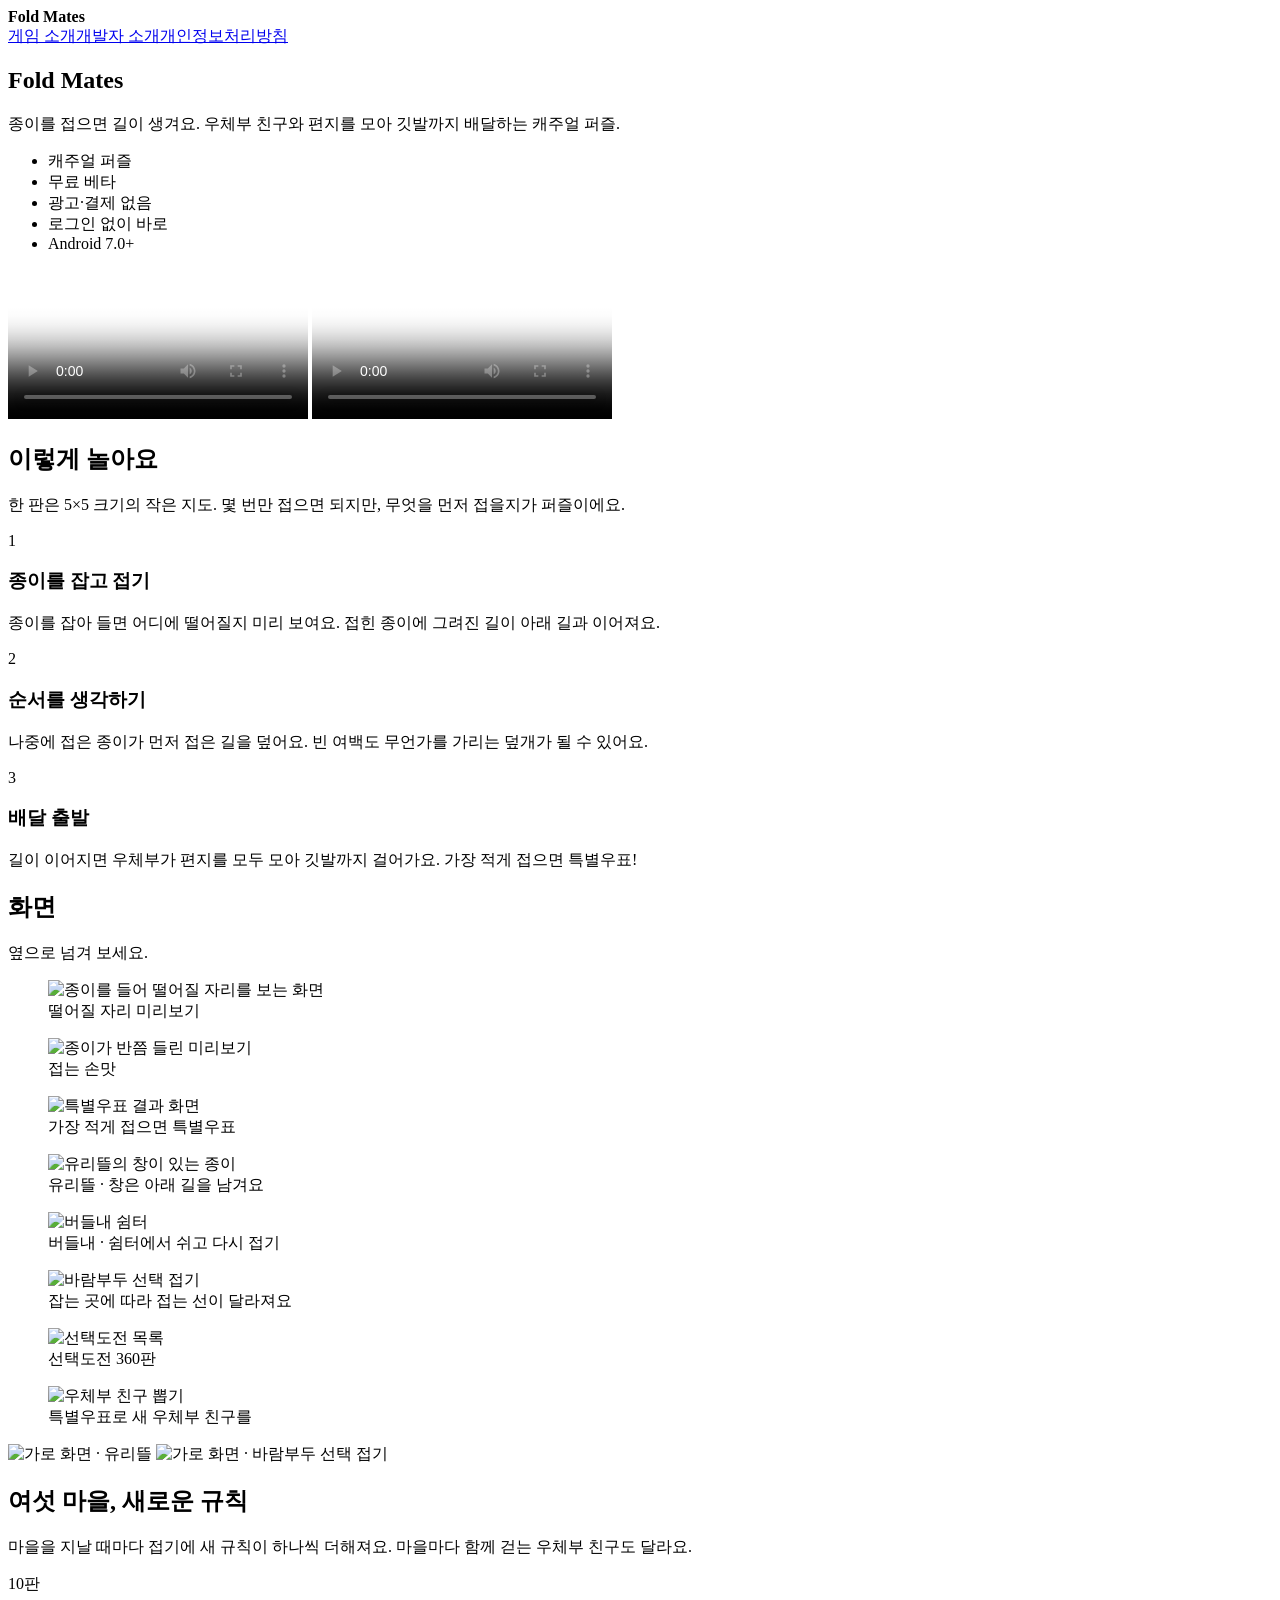
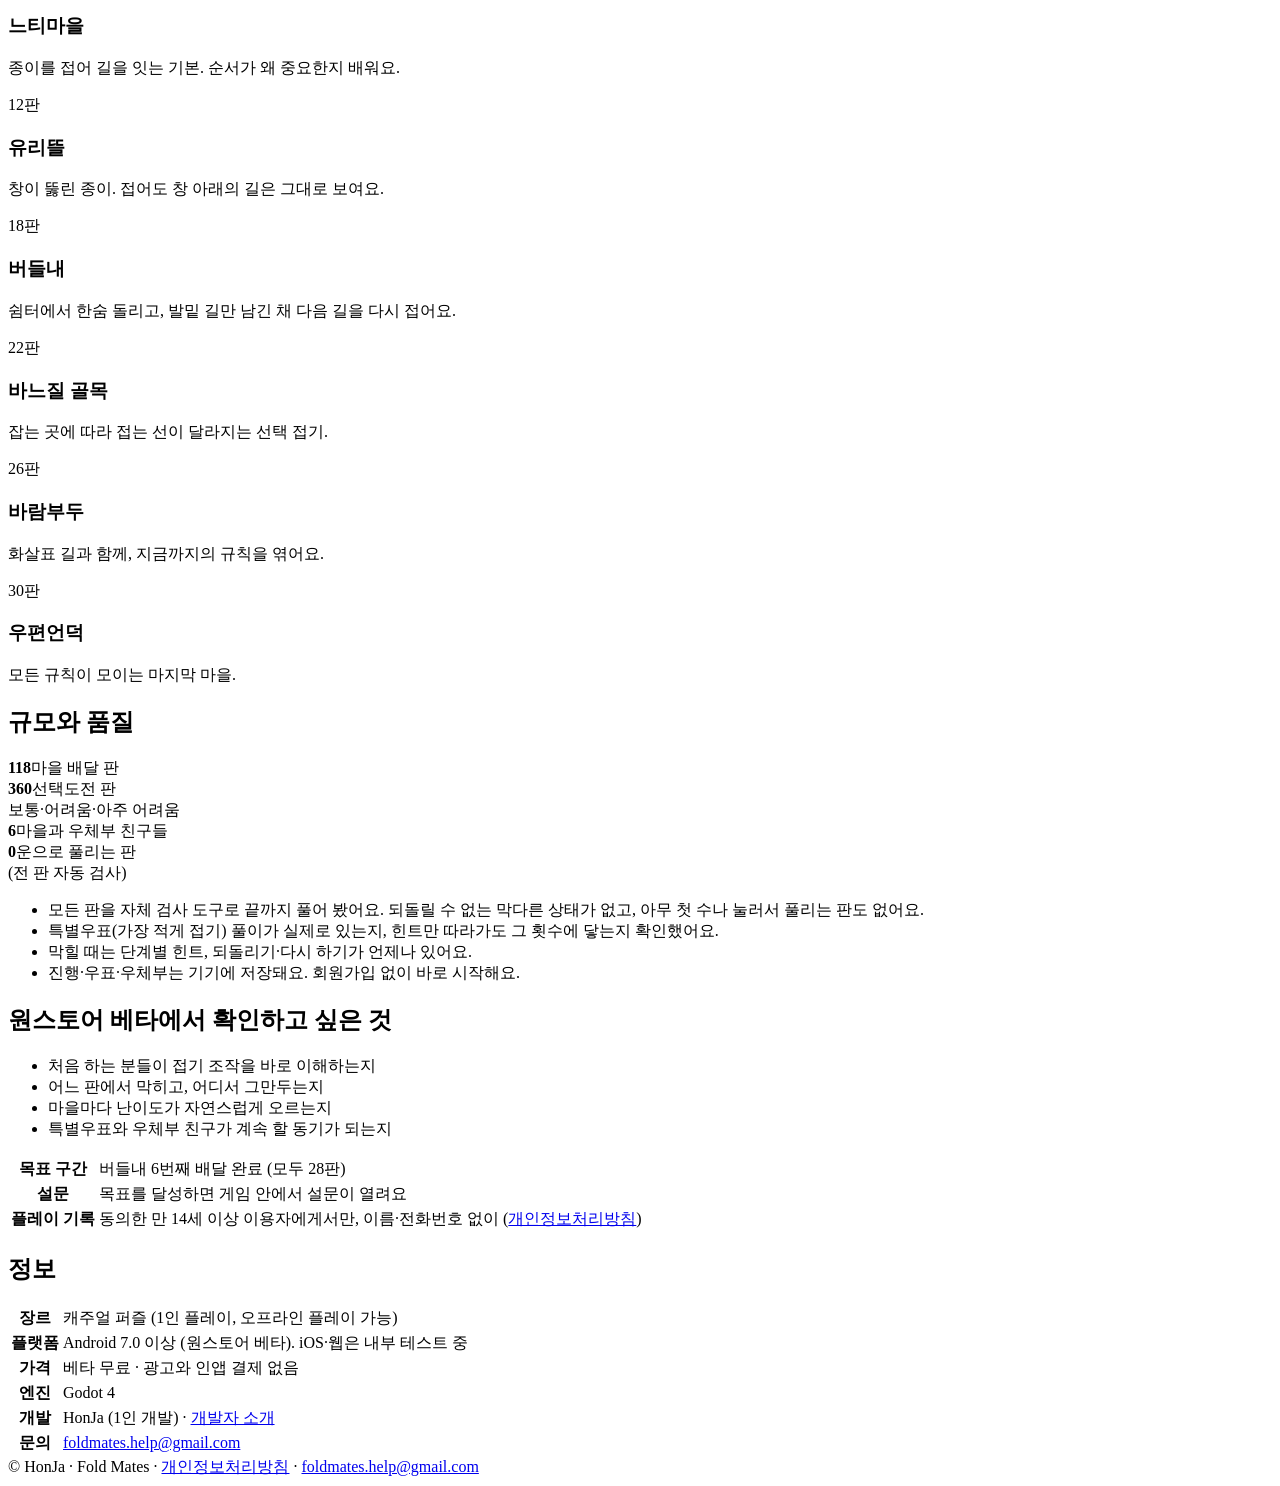
==== index.html @ 7a7eeb63 "Publish Fold Mates game introduction" ====
<!doctype html>
<html lang="ko">
<head>
<meta charset="utf-8">
<meta name="viewport" content="width=device-width, initial-scale=1">
<title>Fold Mates — 종이를 접어 길을 잇는 배달 퍼즐</title>
<meta name="description" content="Fold Mates: 종이를 접어 길을 잇고, 우체부 친구와 편지를 모아 깃발까지 배달하는 캐주얼 퍼즐. 원스토어 베타 테스트 준비 중.">
<meta property="og:title" content="Fold Mates — 종이를 접어 길을 잇는 배달 퍼즐">
<meta property="og:image" content="assets/graphic_1024x578.png">
<link rel="icon" href="assets/icon_512.png">
<link rel="stylesheet" href="assets/site.css">
</head>
<body>
<header class="top"><div class="wrap">
  <img src="assets/icon_512.png" alt=""><b>Fold Mates</b>
  <nav><a class="on" href="./">게임 소개</a><a href="company/">개발자 소개</a><a href="privacy/">개인정보처리방침</a></nav>
</div></header>

<main class="wrap">
<section class="hero">
  <h1>Fold Mates</h1>
  <p class="lead">종이를 접으면 길이 생겨요. 우체부 친구와 편지를 모아 깃발까지 배달하는 캐주얼 퍼즐.</p>
  <ul class="tags"><li>캐주얼 퍼즐</li><li>무료 베타</li><li>광고·결제 없음</li><li>로그인 없이 바로</li><li>Android 7.0+</li></ul>
  <div class="card video">
    <video class="v-land" controls playsinline preload="metadata" poster="assets/shots_land/01_fold_preview.png"><source src="assets/video/intro_16x9.mp4" type="video/mp4"></video>
    <video class="v-port" controls playsinline preload="metadata" poster="assets/shots/01_fold_preview.png"><source src="assets/video/intro_vertical.mp4" type="video/mp4"></video>
  </div>
</section>

<section>
  <h2>이렇게 놀아요</h2>
  <p class="sub">한 판은 5×5 크기의 작은 지도. 몇 번만 접으면 되지만, 무엇을 먼저 접을지가 퍼즐이에요.</p>
  <div class="grid g3">
    <div class="card step"><span class="n">1</span><h3>종이를 잡고 접기</h3><p>종이를 잡아 들면 어디에 떨어질지 미리 보여요. 접힌 종이에 그려진 길이 아래 길과 이어져요.</p></div>
    <div class="card step"><span class="n">2</span><h3>순서를 생각하기</h3><p>나중에 접은 종이가 먼저 접은 길을 덮어요. 빈 여백도 무언가를 가리는 덮개가 될 수 있어요.</p></div>
    <div class="card step"><span class="n">3</span><h3>배달 출발</h3><p>길이 이어지면 우체부가 편지를 모두 모아 깃발까지 걸어가요. 가장 적게 접으면 특별우표!</p></div>
  </div>
</section>

<section>
  <h2>화면</h2>
  <p class="sub">옆으로 넘겨 보세요.</p>
  <div class="shots">
    <figure><img src="assets/shots/01_fold_preview.png" alt="종이를 들어 떨어질 자리를 보는 화면" loading="lazy"><figcaption>떨어질 자리 미리보기</figcaption></figure>
    <figure><img src="assets/shots/02_preview.png" alt="종이가 반쯤 들린 미리보기" loading="lazy"><figcaption>접는 손맛</figcaption></figure>
    <figure><img src="assets/shots/03_stamp.png" alt="특별우표 결과 화면" loading="lazy"><figcaption>가장 적게 접으면 특별우표</figcaption></figure>
    <figure><img src="assets/shots/04_glass_window.png" alt="유리뜰의 창이 있는 종이" loading="lazy"><figcaption>유리뜰 · 창은 아래 길을 남겨요</figcaption></figure>
    <figure><img src="assets/shots/05_shelter.png" alt="버들내 쉼터" loading="lazy"><figcaption>버들내 · 쉼터에서 쉬고 다시 접기</figcaption></figure>
    <figure><img src="assets/shots/06_choice_fold.png" alt="바람부두 선택 접기" loading="lazy"><figcaption>잡는 곳에 따라 접는 선이 달라져요</figcaption></figure>
    <figure><img src="assets/shots/07_challenges.png" alt="선택도전 목록" loading="lazy"><figcaption>선택도전 360판</figcaption></figure>
    <figure><img src="assets/shots/08_draw.png" alt="우체부 친구 뽑기" loading="lazy"><figcaption>특별우표로 새 우체부 친구를</figcaption></figure>
  </div>
  <div class="land">
    <img src="assets/shots_land/04_glass_window.png" alt="가로 화면 · 유리뜰" loading="lazy">
    <img src="assets/shots_land/06_choice_fold.png" alt="가로 화면 · 바람부두 선택 접기" loading="lazy">
  </div>
</section>

<section>
  <h2>여섯 마을, 새로운 규칙</h2>
  <p class="sub">마을을 지날 때마다 접기에 새 규칙이 하나씩 더해져요. 마을마다 함께 걷는 우체부 친구도 달라요.</p>
  <div class="grid g3">
    <div class="card village"><span class="chip">10판</span><h3>느티마을</h3><p>종이를 접어 길을 잇는 기본. 순서가 왜 중요한지 배워요.</p></div>
    <div class="card village"><span class="chip">12판</span><h3>유리뜰</h3><p>창이 뚫린 종이. 접어도 창 아래의 길은 그대로 보여요.</p></div>
    <div class="card village"><span class="chip">18판</span><h3>버들내</h3><p>쉼터에서 한숨 돌리고, 발밑 길만 남긴 채 다음 길을 다시 접어요.</p></div>
    <div class="card village"><span class="chip">22판</span><h3>바느질 골목</h3><p>잡는 곳에 따라 접는 선이 달라지는 선택 접기.</p></div>
    <div class="card village"><span class="chip">26판</span><h3>바람부두</h3><p>화살표 길과 함께, 지금까지의 규칙을 엮어요.</p></div>
    <div class="card village"><span class="chip">30판</span><h3>우편언덕</h3><p>모든 규칙이 모이는 마지막 마을.</p></div>
  </div>
</section>

<section>
  <h2>규모와 품질</h2>
  <div class="grid g4">
    <div class="card stat"><b>118</b><span>마을 배달 판</span></div>
    <div class="card stat"><b>360</b><span>선택도전 판<br>보통·어려움·아주 어려움</span></div>
    <div class="card stat"><b>6</b><span>마을과 우체부 친구들</span></div>
    <div class="card stat"><b>0</b><span>운으로 풀리는 판<br>(전 판 자동 검사)</span></div>
  </div>
  <div class="card" style="margin-top:16px">
    <ul class="check">
      <li>모든 판을 자체 검사 도구로 끝까지 풀어 봤어요. 되돌릴 수 없는 막다른 상태가 없고, 아무 첫 수나 눌러서 풀리는 판도 없어요.</li>
      <li>특별우표(가장 적게 접기) 풀이가 실제로 있는지, 힌트만 따라가도 그 횟수에 닿는지 확인했어요.</li>
      <li>막힐 때는 단계별 힌트, 되돌리기·다시 하기가 언제나 있어요.</li>
      <li>진행·우표·우체부는 기기에 저장돼요. 회원가입 없이 바로 시작해요.</li>
    </ul>
  </div>
</section>

<section>
  <h2>원스토어 베타에서 확인하고 싶은 것</h2>
  <div class="grid g2">
    <div class="card">
      <ul class="check">
        <li>처음 하는 분들이 접기 조작을 바로 이해하는지</li>
        <li>어느 판에서 막히고, 어디서 그만두는지</li>
        <li>마을마다 난이도가 자연스럽게 오르는지</li>
        <li>특별우표와 우체부 친구가 계속 할 동기가 되는지</li>
      </ul>
    </div>
    <div class="card">
      <table class="spec">
        <tr><th>목표 구간</th><td>버들내 6번째 배달 완료 (모두 28판)</td></tr>
        <tr><th>설문</th><td>목표를 달성하면 게임 안에서 설문이 열려요</td></tr>
        <tr><th>플레이 기록</th><td>동의한 만 14세 이상 이용자에게서만, 이름·전화번호 없이 (<a href="privacy/">개인정보처리방침</a>)</td></tr>
      </table>
    </div>
  </div>
</section>

<section>
  <h2>정보</h2>
  <div class="card">
    <table class="spec">
      <tr><th>장르</th><td>캐주얼 퍼즐 (1인 플레이, 오프라인 플레이 가능)</td></tr>
      <tr><th>플랫폼</th><td>Android 7.0 이상 (원스토어 베타). iOS·웹은 내부 테스트 중</td></tr>
      <tr><th>가격</th><td>베타 무료 · 광고와 인앱 결제 없음</td></tr>
      <tr><th>엔진</th><td>Godot 4</td></tr>
      <tr><th>개발</th><td>HonJa (1인 개발) · <a href="company/">개발자 소개</a></td></tr>
      <tr><th>문의</th><td><a href="mailto:foldmates.help@gmail.com">foldmates.help@gmail.com</a></td></tr>
    </table>
  </div>
</section>
</main>

<footer><div class="wrap">© HonJa · Fold Mates · <a href="privacy/">개인정보처리방침</a> · <a href="mailto:foldmates.help@gmail.com">foldmates.help@gmail.com</a></div></footer>
</body>
</html>
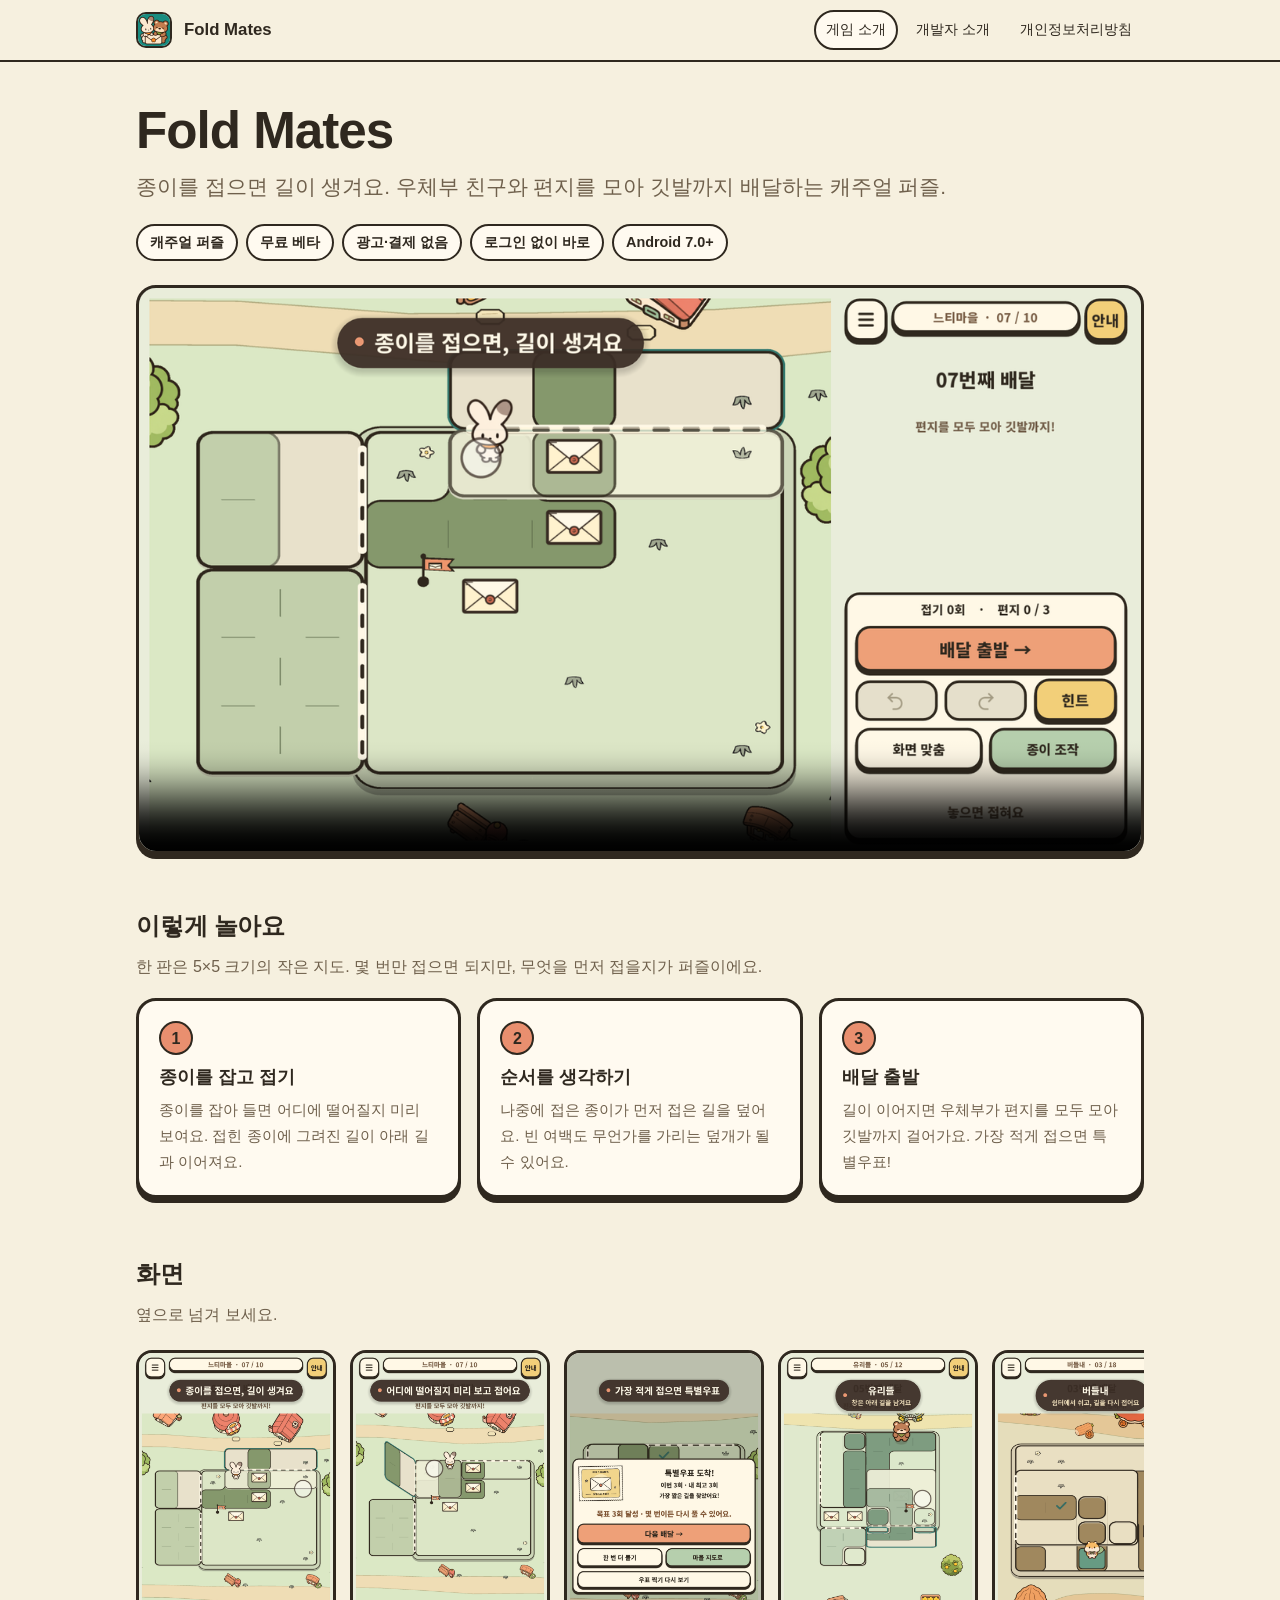
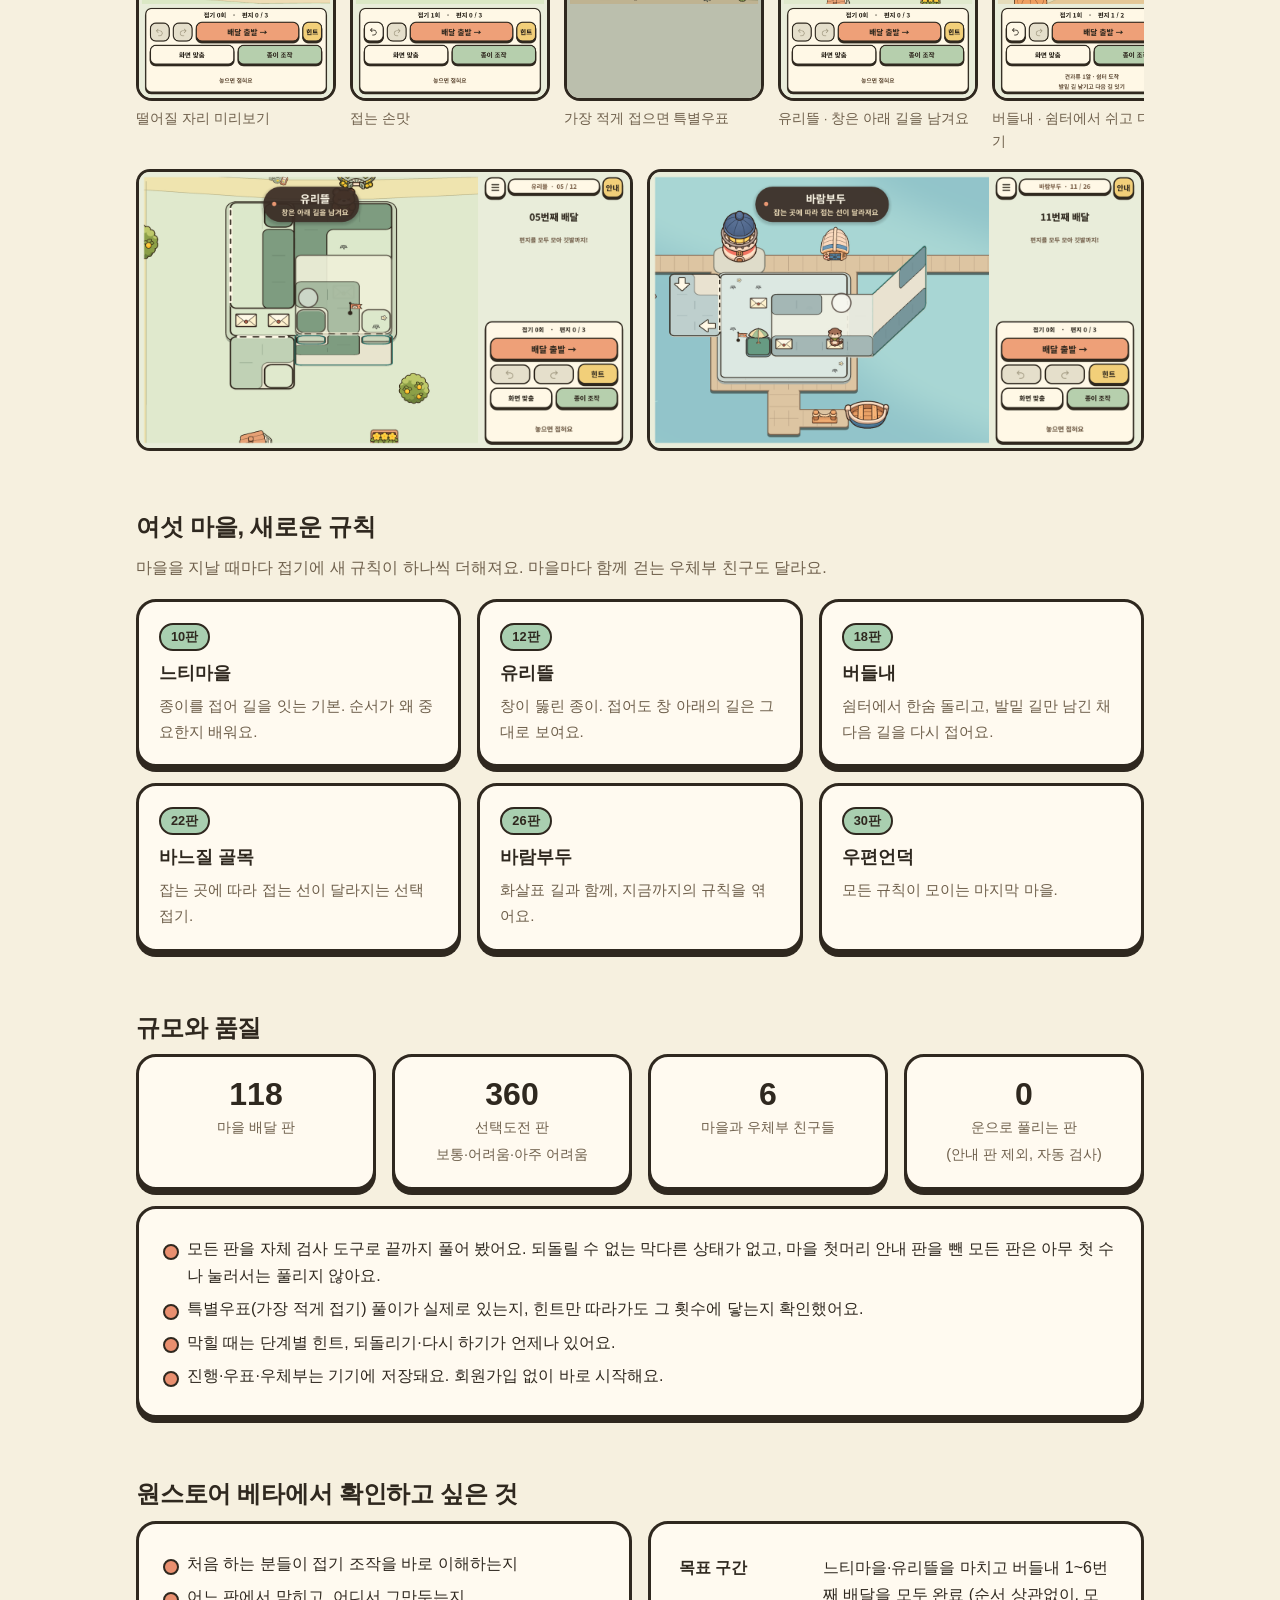
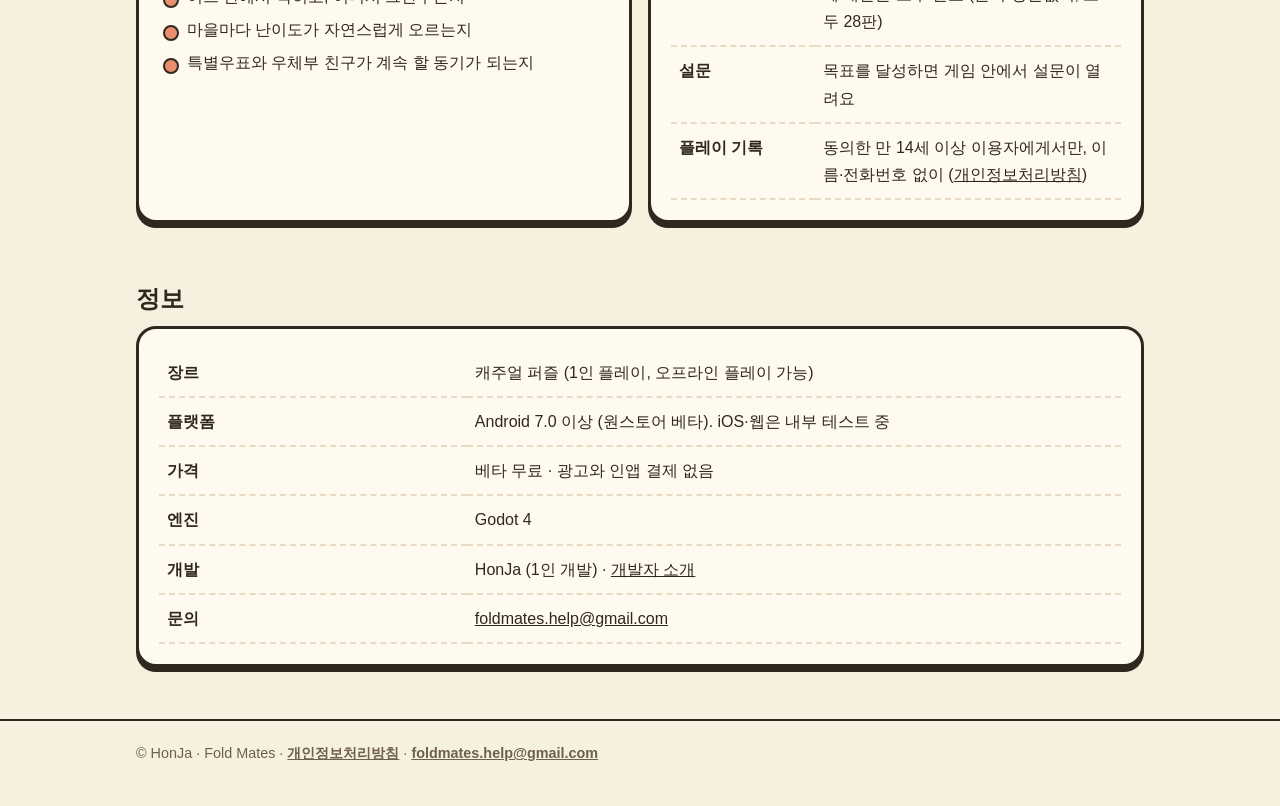
==== commit 20f8179c: "Clarify the tutorial exception and six-delivery survey goal" ====
--- a/index.html
+++ b/index.html
@@ -75,11 +75,11 @@
     <div class="card stat"><b>118</b><span>마을 배달 판</span></div>
     <div class="card stat"><b>360</b><span>선택도전 판<br>보통·어려움·아주 어려움</span></div>
     <div class="card stat"><b>6</b><span>마을과 우체부 친구들</span></div>
-    <div class="card stat"><b>0</b><span>운으로 풀리는 판<br>(전 판 자동 검사)</span></div>
+    <div class="card stat"><b>0</b><span>운으로 풀리는 판<br>(안내 판 제외, 자동 검사)</span></div>
   </div>
   <div class="card" style="margin-top:16px">
     <ul class="check">
-      <li>모든 판을 자체 검사 도구로 끝까지 풀어 봤어요. 되돌릴 수 없는 막다른 상태가 없고, 아무 첫 수나 눌러서 풀리는 판도 없어요.</li>
+      <li>모든 판을 자체 검사 도구로 끝까지 풀어 봤어요. 되돌릴 수 없는 막다른 상태가 없고, 마을 첫머리 안내 판을 뺀 모든 판은 아무 첫 수나 눌러서는 풀리지 않아요.</li>
       <li>특별우표(가장 적게 접기) 풀이가 실제로 있는지, 힌트만 따라가도 그 횟수에 닿는지 확인했어요.</li>
       <li>막힐 때는 단계별 힌트, 되돌리기·다시 하기가 언제나 있어요.</li>
       <li>진행·우표·우체부는 기기에 저장돼요. 회원가입 없이 바로 시작해요.</li>
@@ -100,7 +100,7 @@
     </div>
     <div class="card">
       <table class="spec">
-        <tr><th>목표 구간</th><td>버들내 6번째 배달 완료 (모두 28판)</td></tr>
+        <tr><th>목표 구간</th><td>느티마을·유리뜰을 마치고 버들내 1~6번째 배달을 모두 완료 (순서 상관없이, 모두 28판)</td></tr>
         <tr><th>설문</th><td>목표를 달성하면 게임 안에서 설문이 열려요</td></tr>
         <tr><th>플레이 기록</th><td>동의한 만 14세 이상 이용자에게서만, 이름·전화번호 없이 (<a href="privacy/">개인정보처리방침</a>)</td></tr>
       </table>
--- a/assets/site.css
+++ b/assets/site.css
@@ -0,0 +1,59 @@
+:root{--bg:#f6f0df;--paper:#fffaf0;--ink:#2f281f;--muted:#6f604c;--line:#2f281f;--soft:#e7dcc3;--coral:#e98f6f;--mint:#a9cfb0;--gold:#efd27a;--sky:#dfe8ef}
+*{box-sizing:border-box}
+html{-webkit-text-size-adjust:100%}
+body{margin:0;background:var(--bg);color:var(--ink);font:16px/1.7 -apple-system,BlinkMacSystemFont,"Apple SD Gothic Neo","Noto Sans KR","Malgun Gothic",sans-serif}
+a{color:inherit}
+.wrap{max-width:1040px;margin:0 auto;padding:0 16px}
+header.top{position:sticky;top:0;z-index:5;background:rgba(246,240,223,.92);backdrop-filter:blur(6px);border-bottom:2px solid var(--line)}
+header.top .wrap{display:flex;align-items:center;gap:12px;height:60px}
+header.top img{width:36px;height:36px;border-radius:10px;border:2px solid var(--line)}
+header.top b{font-size:1.05rem}
+header.top nav{margin-left:auto;display:flex;gap:6px;flex-wrap:wrap}
+header.top nav a{text-decoration:none;font-size:.88rem;padding:6px 10px;border-radius:999px;border:2px solid transparent}
+header.top nav a.on,header.top nav a:hover{border-color:var(--line);background:var(--paper)}
+header.top b{white-space:nowrap}
+@media (max-width:560px){
+ header.top .wrap{height:auto;flex-wrap:wrap;row-gap:4px;padding-top:8px;padding-bottom:8px}
+ header.top nav{margin-left:0;width:100%;gap:4px;flex-wrap:nowrap}
+ header.top nav a{font-size:.8rem;padding:4px 8px;white-space:nowrap}
+}
+.hero{padding:40px 0 24px}
+.hero h1{font-size:clamp(2rem,6vw,3.2rem);line-height:1.15;margin:0 0 8px;letter-spacing:-.02em}
+.hero p.lead{font-size:clamp(1.05rem,2.6vw,1.3rem);color:var(--muted);margin:0 0 20px}
+.tags{display:flex;flex-wrap:wrap;gap:8px;margin:0 0 24px;padding:0;list-style:none}
+.tags li{background:var(--paper);border:2px solid var(--line);border-radius:999px;padding:4px 12px;font-size:.9rem;font-weight:600}
+.card{background:var(--paper);border:3px solid var(--line);border-radius:20px;box-shadow:0 5px 0 var(--line);padding:20px}
+.video{padding:0;overflow:hidden}
+.video video{display:block;width:100%;height:auto;background:#000}
+.video .v-port{display:none}
+@media (max-width:640px){.video .v-land{display:none}.video .v-port{display:block}}
+section{padding:28px 0}
+h2{font-size:1.5rem;margin:0 0 6px;letter-spacing:-.01em}
+h2+p.sub{margin:0 0 18px;color:var(--muted)}
+.grid{display:grid;gap:16px}
+.g3{grid-template-columns:repeat(3,1fr)}.g2{grid-template-columns:repeat(2,1fr)}.g4{grid-template-columns:repeat(4,1fr)}
+@media (max-width:860px){.g3,.g4{grid-template-columns:repeat(2,1fr)}}
+@media (max-width:560px){.g3,.g2,.g4{grid-template-columns:1fr}}
+.step .n{display:inline-grid;place-items:center;width:34px;height:34px;border-radius:50%;background:var(--coral);border:2px solid var(--line);font-weight:800;margin-bottom:8px}
+.step h3,.village h3{margin:0 0 4px;font-size:1.1rem}
+.step p,.village p{margin:0;color:var(--muted);font-size:.95rem}
+.village .chip{display:inline-block;font-size:.8rem;font-weight:700;background:var(--mint);border:2px solid var(--line);border-radius:999px;padding:1px 10px;margin-bottom:8px}
+.shots{display:grid;grid-auto-flow:column;grid-auto-columns:minmax(200px,240px);gap:14px;overflow-x:auto;padding:4px 2px 16px;scroll-snap-type:x mandatory}
+.shots figure{margin:0;scroll-snap-align:start}
+.shots img{width:100%;height:auto;display:block;border:3px solid var(--line);border-radius:16px}
+.shots figcaption{font-size:.85rem;color:var(--muted);margin-top:6px}
+.land{display:grid;grid-template-columns:repeat(2,1fr);gap:14px}
+.land img{width:100%;height:auto;display:block;border:3px solid var(--line);border-radius:14px}
+@media (max-width:560px){.land{grid-template-columns:1fr}}
+.stat{text-align:center}
+.stat b{display:block;font-size:2rem;line-height:1.1}
+.stat span{font-size:.9rem;color:var(--muted)}
+table.spec{width:100%;border-collapse:collapse}
+table.spec th,table.spec td{text-align:left;padding:10px 8px;border-bottom:2px dashed var(--soft);vertical-align:top}
+table.spec th{width:32%;font-weight:700}
+.note{background:var(--gold);border:3px solid var(--line);border-radius:16px;padding:14px 16px}
+ul.check{list-style:none;padding:0;margin:0}
+ul.check li{padding-left:28px;position:relative;margin:6px 0}
+ul.check li::before{content:"";position:absolute;left:4px;top:.55em;width:12px;height:12px;border-radius:50%;background:var(--coral);border:2px solid var(--line)}
+footer{border-top:2px solid var(--line);margin-top:24px;padding:20px 0 40px;font-size:.9rem;color:var(--muted)}
+footer a{font-weight:600}
